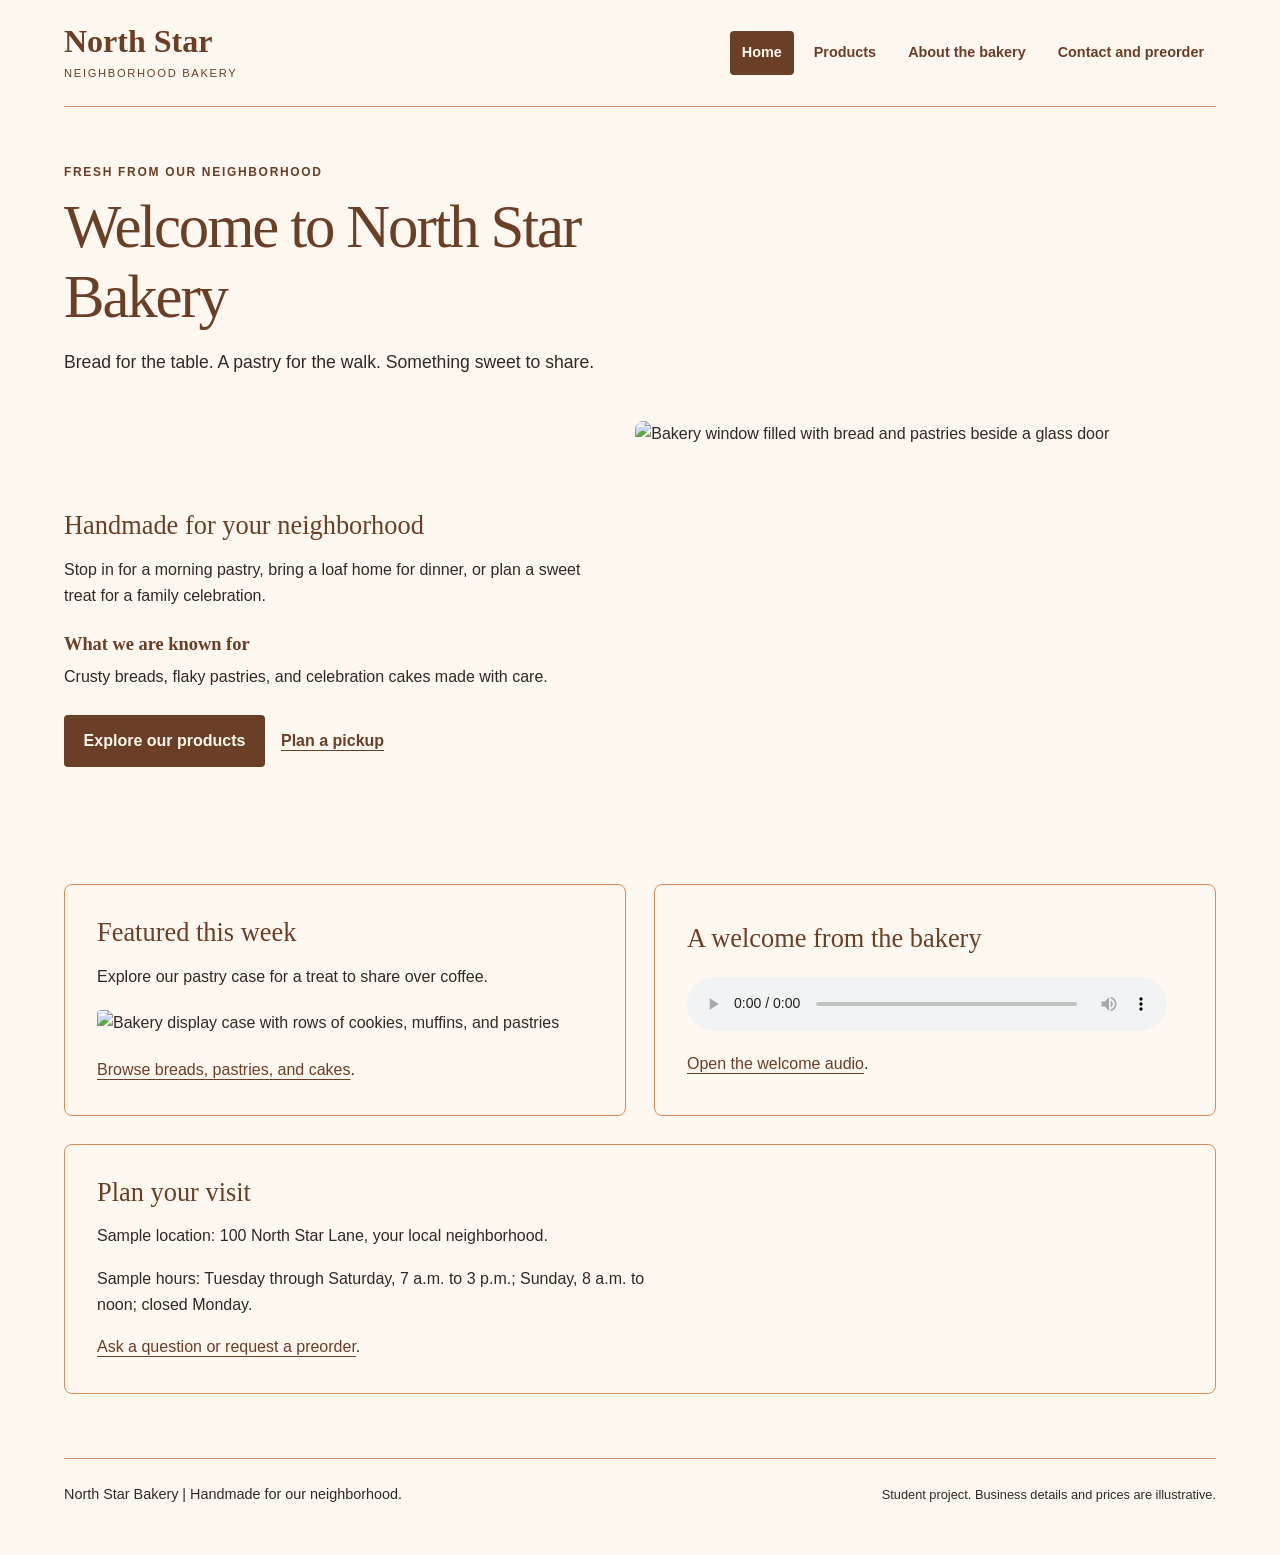
==== index.html @ 31407ce0 "Add North Star Bakery Touchstone 3 website" ====
<!DOCTYPE html>
<html lang="en">
<head>
  <meta charset="UTF-8">
  <meta name="viewport" content="width=device-width, initial-scale=1.0">
  <title>Welcome to North Star Bakery | North Star Bakery</title>
  <link rel="stylesheet" href="styles.css">
</head>
<body class="index-page">
  <a class="skip-link" href="#main-content">Skip to main content</a>
  <header class="site-header">
    <a class="brand" href="index.html" aria-label="North Star Bakery home">
      <span>North Star</span><span class="brand-subtitle">Neighborhood bakery</span>
    </a>
    <nav aria-label="Main navigation">
      <ul>
        <li><a href="index.html" aria-current="page">Home</a></li>
        <li><a href="products.html">Products</a></li>
        <li><a href="about.html">About the bakery</a></li>
        <li><a href="contact.html">Contact and preorder</a></li>
      </ul>
    </nav>
  </header>
  <main id="main-content" class="page-content">
    <div class="page-heading">
      <p class="eyebrow">Fresh from our neighborhood</p>
      <h1>Welcome to North Star Bakery</h1>
      <p class="lead">Bread for the table. A pastry for the walk. Something sweet to share.</p>
    </div>
    <section class="hero">
      <div class="hero-copy">
      <h2>Handmade for your neighborhood</h2>
      <p>Stop in for a morning pastry, bring a loaf home for dinner,
        or plan a sweet treat for a family celebration.</p>
      <h3>What we are known for</h3>
      <p>Crusty breads, flaky pastries, and celebration cakes made with care.</p>
      <p class="actions">
        <a class="button" href="products.html">Explore our products</a>
        <a class="text-link" href="contact.html">Plan a pickup</a>
      </p>
      </div>
      <img src="media/bakery-storefront_c.png"
        alt="Bakery window filled with bread and pastries beside a glass door"
        width="600">
    </section>
    <section class="featured">
      <h2>Featured this week</h2>
      <p>Explore our pastry case for a treat to share over coffee.</p>
      <picture>
        <source media="(min-width: 800px)"
          srcset="media/bakery-feature-large_c.png">
        <img src="media/bakery-feature-small_c.png"
          alt="Bakery display case with rows of cookies, muffins, and pastries"
          width="600">
      </picture>
      <p><a href="products.html">Browse breads, pastries, and cakes</a>.</p>
    </section>
    <section class="welcome">
      <h2>A welcome from the bakery</h2>
      <audio controls preload="metadata">
        <source src="media/bakery-welcome_c.mp3" type="audio/mpeg">
        Your browser does not support audio playback.
        <a href="media/bakery-welcome_c.mp3">Download the bakery welcome audio</a>.
      </audio>
      <p><a href="media/bakery-welcome_c.mp3">Open the welcome audio</a>.</p>
    </section>
    <section class="visit">
      <h2>Plan your visit</h2>
      <p>Sample location: 100 North Star Lane, your local neighborhood.</p>
      <p>Sample hours: Tuesday through Saturday, 7 a.m. to 3 p.m.;
        Sunday, 8 a.m. to noon; closed Monday.</p>
      <p><a href="contact.html">Ask a question or request a preorder</a>.</p>
    </section>
  </main>
  <footer class="site-footer">
    <p>North Star Bakery | Handmade for our neighborhood.</p>
    <p class="project-note">Student project. Business details and prices are illustrative.</p>
  </footer>
</body>
</html>
---- styles.css ----
/* North Star Bakery: shared mobile-first styles for all four pages. */
:root {
  --cream: #FFF8F0;
  --brown: #6B3E26;
  --peach: #D88C5A;
  --charcoal: #2F2A26;
  --space: 1.25rem;
}
* { box-sizing: border-box; }
body {
  margin: 0;
  background: var(--cream);
  color: var(--charcoal);
  font-family: Arial, sans-serif;
  font-size: 1rem;
  line-height: 1.65;
}
a { color: var(--brown); text-underline-offset: .25em; }
a:hover { text-decoration-thickness: .15em; }
a:focus-visible, button:focus-visible, input:focus-visible,
select:focus-visible, textarea:focus-visible, audio:focus-visible {
  outline: 3px solid var(--brown);
  outline-offset: 4px;
}
.skip-link { position: absolute; left: 1rem; top: -8rem; z-index: 2; }
.skip-link:focus { top: 1rem; background: var(--cream); padding: .75rem; }
.site-header, .page-content, .site-footer {
  width: min(100% - 2rem, 72rem);
  margin-inline: auto;
}
.site-header {
  display: flex;
  flex-direction: column;
  align-items: flex-start;
  gap: 1.25rem;
  padding-block: 1.5rem;
  border-bottom: 1px solid var(--peach);
}
.brand { display: flex; flex-direction: column; text-decoration: none; }
.brand > span:first-child { font: bold 2rem/1.1 Georgia, serif; }
.brand-subtitle { margin-top: .35rem; font: .7rem/1.5 Arial, sans-serif;
  letter-spacing: .15em; text-transform: uppercase; }
nav { width: 100%; }
nav ul { display: flex; flex-wrap: wrap; gap: .25rem .5rem;
  margin: 0; padding: 0; list-style: none; }
nav a { display: block; padding: .65rem .75rem; font-size: .9rem;
  font-weight: bold; text-decoration: none; border-radius: .25rem; }
nav a:hover, nav a[aria-current="page"] { background: var(--brown); color: var(--cream); }
.page-content { display: flex; flex-direction: column; gap: var(--space);
  padding-block: 2rem 3rem; }
.page-heading { flex: 0 0 100%; padding-block: .5rem 1rem; }
.eyebrow { color: var(--brown); font-size: .75rem; font-weight: bold;
  letter-spacing: .14em; text-transform: uppercase; margin: 0 0 .6rem; }
h1, h2, h3 { color: var(--brown); font-family: Georgia, serif; line-height: 1.15; }
h1 { font-size: clamp(2.2rem, 5vw, 3.8rem); max-width: 20ch;
  margin: 0 0 1rem; font-weight: normal; letter-spacing: -.035em; }
h2 { font-size: 1.65rem; margin: 0 0 1rem; font-weight: normal; }
h3 { font-size: 1.15rem; margin: 1.5rem 0 .6rem; }
p { margin: 0 0 1rem; max-width: 65ch; }
p:last-child { margin-bottom: 0; }
.lead { font-size: 1.1rem; max-width: 55ch; }
.page-content > section { min-width: 0; padding: 1.4rem;
  border: 1px solid var(--peach); border-radius: .5rem; }
.page-content > .hero { padding: 0; border: 0; }
.hero { display: flex; flex-direction: column; gap: 1.5rem; }
.hero-copy { padding-block: .75rem; }
.hero img { width: 100%; aspect-ratio: 4 / 3; object-fit: cover; border-radius: .5rem; }
img { display: block; max-width: 100%; height: auto; }
picture { display: block; margin-block: 1.25rem; }
picture img { width: 100%; border-radius: .25rem; }
.actions { display: flex; flex-wrap: wrap; align-items: center; gap: 1rem; margin-top: 1.5rem; }
.button { display: inline-block; background: var(--brown); color: var(--cream);
  border: 2px solid var(--brown); border-radius: .25rem; padding: .8rem 1.1rem;
  font: bold 1rem/1.4 Arial, sans-serif; text-decoration: none; cursor: pointer; }
.button:hover { background: var(--charcoal); border-color: var(--charcoal); }
.text-link { font-weight: bold; padding-block: .6rem; }
.welcome { display: flex; flex-direction: column; justify-content: center; }
audio { width: 100%; max-width: 30rem; margin: .5rem 0 1.25rem; }
.product-gallery { display: flex; flex-direction: column; gap: 1.5rem; margin-top: 1.5rem; }
.product-gallery > img { width: 100%; object-fit: cover; border-radius: .25rem; }
figure { margin: 0; min-width: 0; }
figure img { width: 100%; border-radius: .25rem; }
figcaption { font-size: .9rem; padding-top: .75rem; }
.page-note { flex-basis: 100%; }
fieldset { min-width: 0; margin: 1.5rem 0; padding: 1rem;
  border: 1px solid var(--peach); border-radius: .25rem; }
legend { padding-inline: .4rem; color: var(--brown); font-weight: bold; }
label { display: block; font-weight: bold; margin-bottom: .4rem; }
input, select, textarea { display: block; width: 100%; max-width: 100%;
  min-height: 3rem; padding: .7rem; border: 1px solid var(--brown);
  border-radius: .2rem; background: var(--cream); color: var(--charcoal);
  font: 1rem/1.4 Arial, sans-serif; }
textarea { resize: vertical; }
#form-note, #pickup-help, #details-help { font-size: .9rem; }
.site-footer { display: flex; flex-direction: column; gap: .75rem;
  border-top: 1px solid var(--peach); padding-block: 1.5rem 2rem; font-size: .9rem; }
.project-note { font-size: .8rem; }
/* Larger screens gain horizontal navigation and flexible content columns. */
@media (min-width: 48rem) {
  :root { --space: 1.75rem; }
  .site-header { flex-direction: row; align-items: center; justify-content: space-between; }
  nav { width: auto; }
  nav ul { justify-content: flex-end; }
  .page-content { flex-direction: row; flex-wrap: wrap; align-items: stretch;
    padding-block: 3rem 4rem; }
  .page-content > section { flex: 1 1 calc(50% - var(--space)); padding: 2rem; }
  .page-content > .hero { flex: 0 0 100%; padding: 0; }
  .hero { flex-direction: row; align-items: center; gap: 3rem; padding-bottom: 1rem; }
  .hero-copy { flex: 1 1 45%; }
  .hero img { flex: 1 1 50%; width: 50%; min-width: 0; }
  .featured { flex: 1 1 55%; }
  .welcome { flex: 1 1 35%; }
  .index-page .visit, .products-page .bread-section,
  .products-page .ordering, .about-page .story { flex: 0 0 100%; }
  .product-gallery { flex-direction: row; align-items: flex-start; }
  .product-gallery > img, .product-gallery > figure { width: calc(50% - .75rem); }
  .contact-page .visit-card { flex: 1 1 28%; align-self: flex-start; }
  .contact-page .request-card { flex: 2 1 60%; }
  .site-footer { flex-direction: row; align-items: baseline; justify-content: space-between; gap: 2rem; }
}
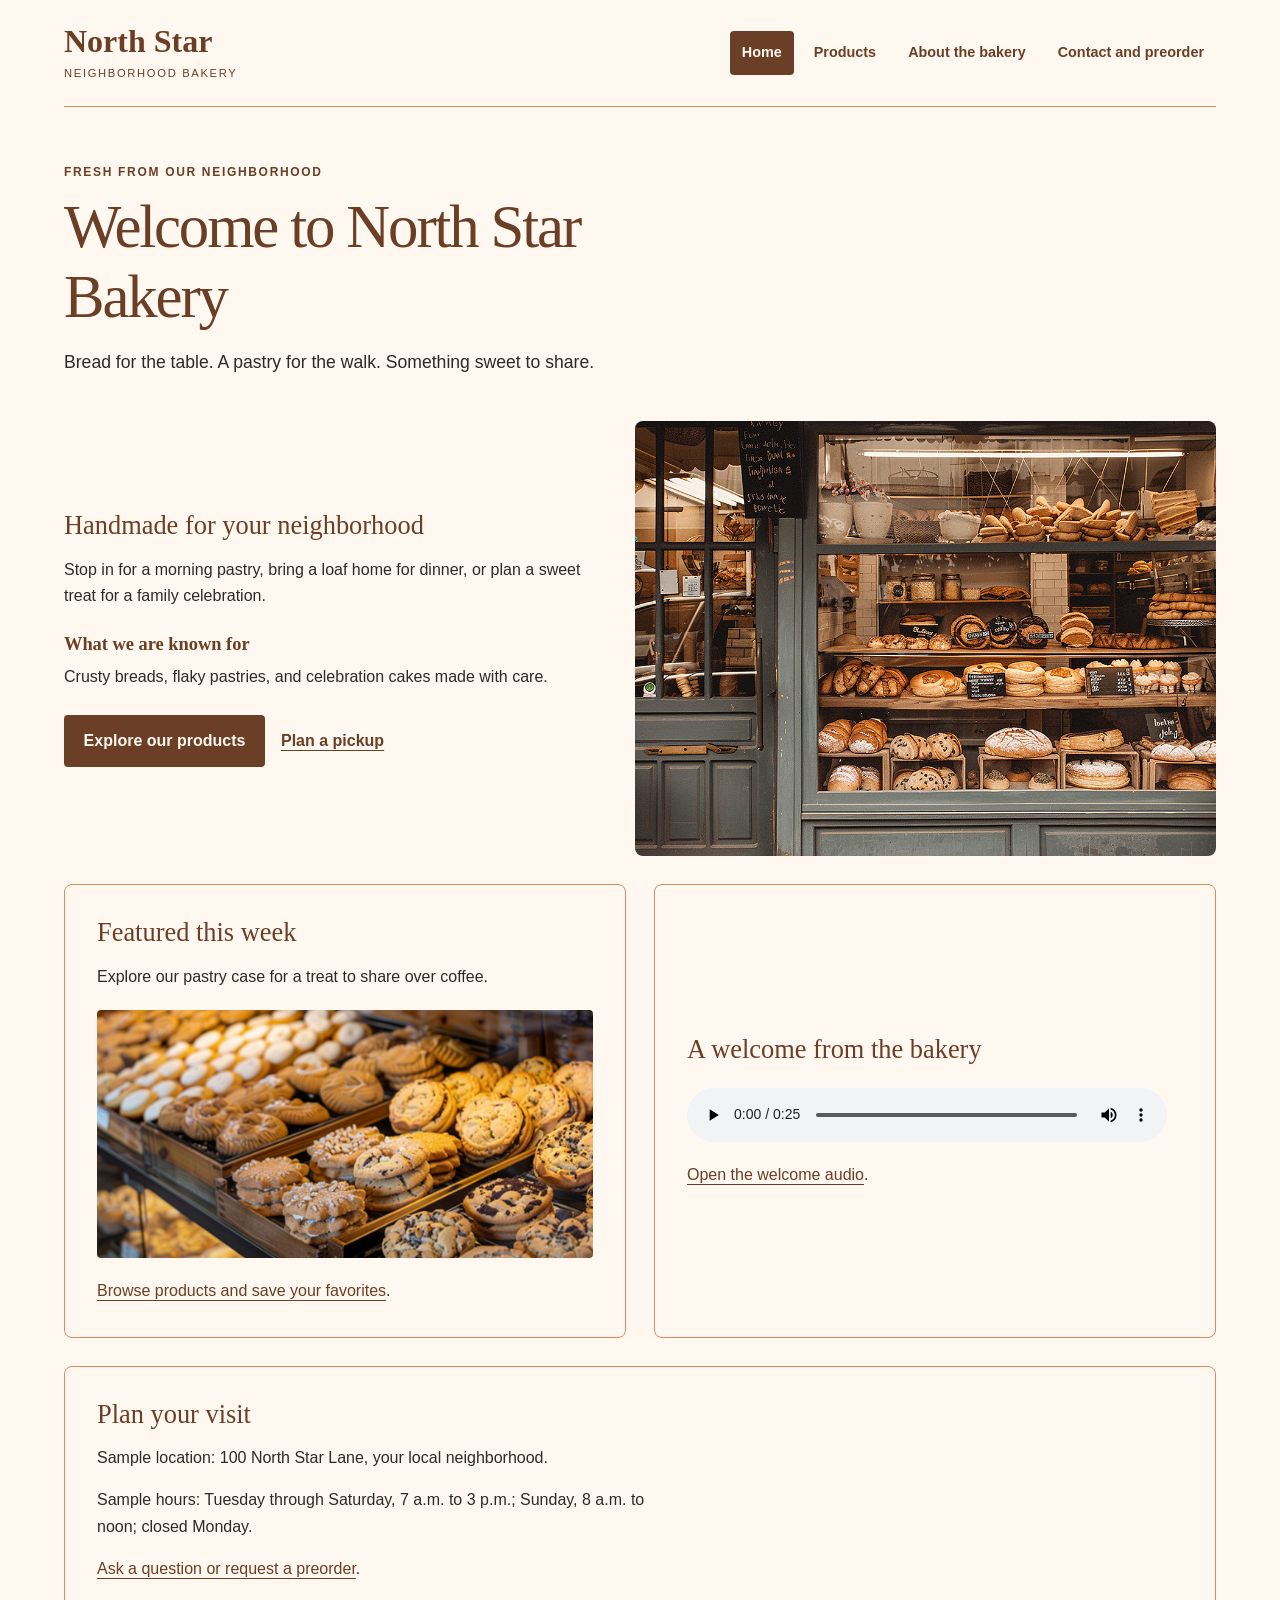
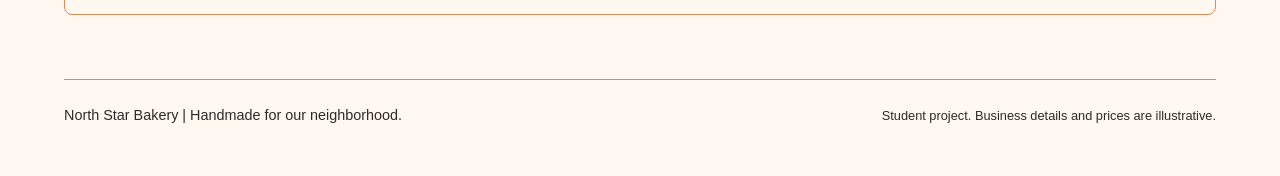
==== commit b84df2d5: "Add Touchstone 4 favorites, persistence, and form validation" ====
--- a/index.html
+++ b/index.html
@@ -5,6 +5,7 @@
   <meta name="viewport" content="width=device-width, initial-scale=1.0">
   <title>Welcome to North Star Bakery | North Star Bakery</title>
   <link rel="stylesheet" href="styles.css">
+  <script src="script.js" defer></script>
 </head>
 <body class="index-page">
   <a class="skip-link" href="#main-content">Skip to main content</a>
@@ -53,7 +54,7 @@
           alt="Bakery display case with rows of cookies, muffins, and pastries"
           width="600">
       </picture>
-      <p><a href="products.html">Browse breads, pastries, and cakes</a>.</p>
+      <p><a href="products.html">Browse products and save your favorites</a>.</p>
     </section>
     <section class="welcome">
       <h2>A welcome from the bakery</h2>
--- a/styles.css
+++ b/styles.css
@@ -118,3 +118,30 @@
   .contact-page .request-card { flex: 2 1 60%; }
   .site-footer { flex-direction: row; align-items: baseline; justify-content: space-between; gap: 2rem; }
 }
+
+/* Touchstone 4: favorites, accessible feedback, and request review. */
+[hidden] { display: none !important; }
+.page-content > .favorites-feature { flex: 0 0 100%; }
+.favorite-products { display: flex; flex-direction: column; gap: 1rem; margin-block: 1.5rem; }
+.product-choice { display: flex; flex-direction: column; gap: .65rem;
+  padding: 1.2rem; border: 1px solid var(--peach); border-radius: .25rem; min-width: 0; }
+.product-choice h3 { margin: 0; }
+.product-choice .secondary-button { margin-top: auto; align-self: flex-start; }
+.secondary-button { background: var(--cream); color: var(--brown);
+  border: 2px solid var(--brown); border-radius: .25rem; padding: .7rem 1rem;
+  font: bold 1rem/1.4 Arial, sans-serif; cursor: pointer; }
+.secondary-button:hover, .secondary-button[aria-pressed="true"] {
+  background: var(--brown); color: var(--cream); }
+button:disabled { opacity: .6; cursor: default; }
+.saved-panel { padding: 1.25rem; margin-block: 1.25rem;
+  border: 2px solid var(--brown); border-radius: .25rem; }
+.saved-panel h3 { margin-top: 0; }
+.helper, .field-error { font-size: .9rem; }
+.field-error { display: block; color: var(--brown); font-weight: bold; margin-top: .4rem; }
+[aria-invalid="true"] { border: 3px solid var(--brown); }
+#form-errors { border-left: 4px solid var(--brown); padding: .75rem; font-weight: bold; }
+#review-text { white-space: pre-line; overflow-wrap: anywhere; }
+@media (min-width: 48rem) {
+  .favorite-products { flex-direction: row; flex-wrap: wrap; }
+  .product-choice { flex: 1 1 calc(33.333% - 1rem); }
+}
